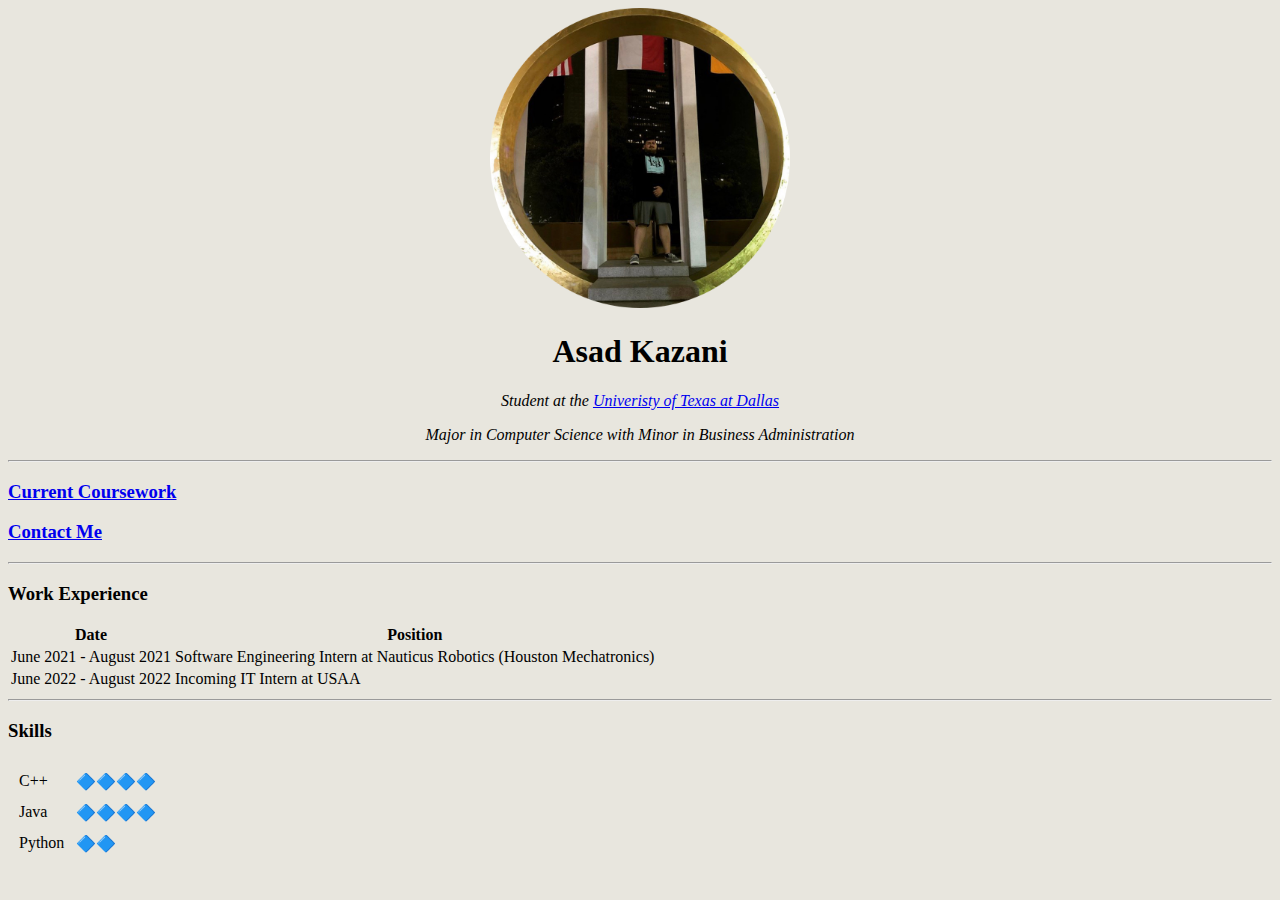
==== index.html @ 973212bb "Added initial files" ====
<!DOCTYPE html>
<html lang="en" dir="ltr">
  <head>
    <meta charset="utf-8">
    <title>Asad's Personal Site</title>
  </head>
  <body style="background-color:#E8E6DE;">
    <center>
      <img src="IMG_0590-modified.png" alt="Asad Kazani" width="300">
      <h1>Asad Kazani</h1>
      <p><em>Student at the <a href="https://www.utdallas.edu/">Univeristy of Texas at Dallas</a></em></p>
      <p><em>Major in Computer Science with Minor in Business Administration</em></p>
    </center>
    <hr>
    <h3><a href="courses.html">Current Coursework</a></h3>
    <h3><a href="Contact.html">Contact Me</a></h3>
    <hr>
    <h3>Work Experience</h3>
    <table>
      <thead>
        <tr>
          <th>Date</th>
          <th>Position</th>
        </tr>
      </thead>
      <tbody>
        <tr>
          <td>June 2021 - August 2021</td>
          <td>Software Engineering Intern at Nauticus Robotics (Houston Mechatronics)</td>
        </tr>
        <tr>
          <td>June 2022 - August 2022</td>
          <td>Incoming IT Intern at USAA</td>
        </tr>
      </tbody>
      <tfoot>
      </tfoot>
    </table>
    <hr>
    <h3>Skills</h3>
    <table cellspacing="10">
      <thead>

      </thead>
      <tbody>
        <tr>
          <td>C++</td>
          <td>🔷🔷🔷🔷</td>
        </tr>
        <tr>
          <td>Java</td>
          <td>🔷🔷🔷🔷</td>
        </tr>
        <tr>
          <td>Python</td>
          <td>🔷🔷</td>
        </tr>
      </tbody>
      <tfoot>

      </tfoot>
    </table>
  </body>
</html>
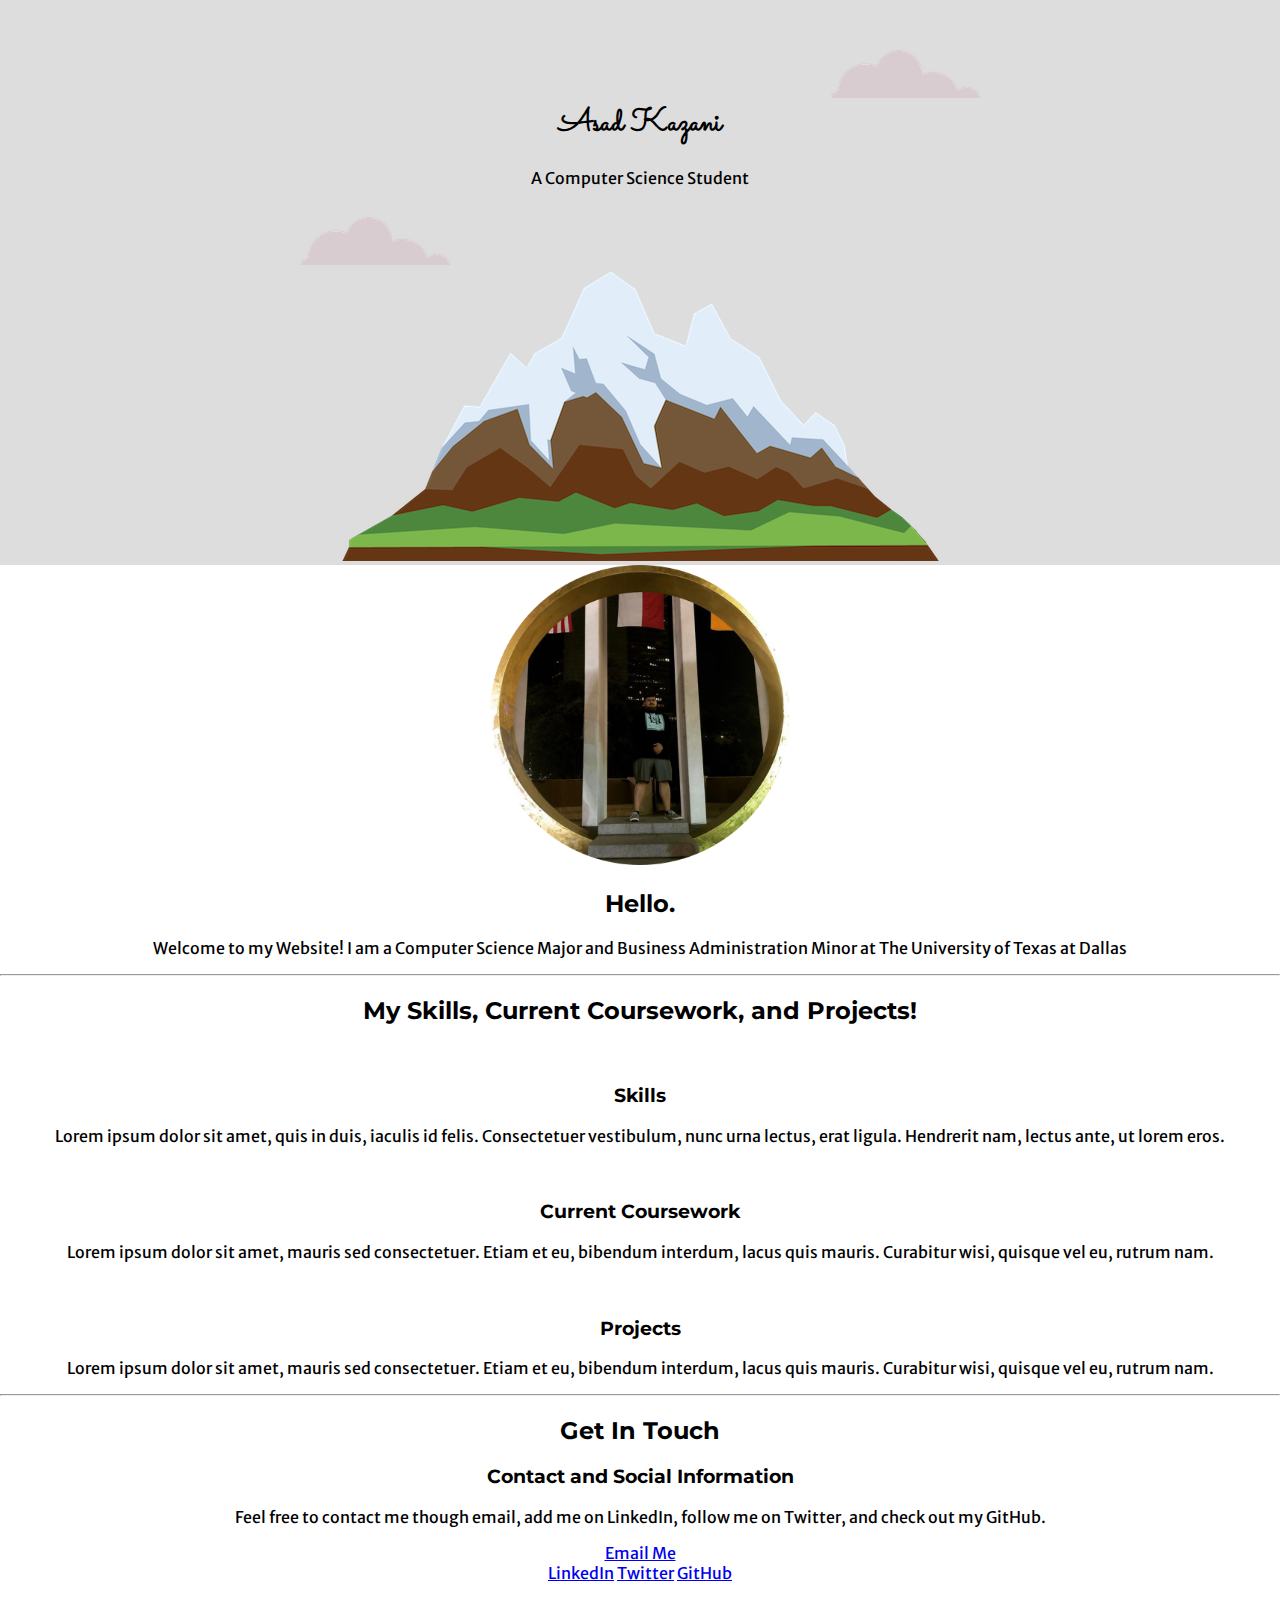
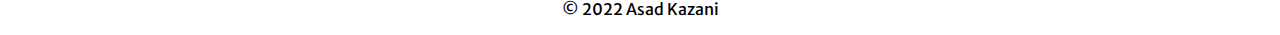
==== commit 374a32fd: "Add files via upload" ====
--- a/index.html
+++ b/index.html
@@ -1,64 +1,66 @@
 <!DOCTYPE html>
 <html lang="en" dir="ltr">
-  <head>
-    <meta charset="utf-8">
-    <title>Asad's Personal Site</title>
-  </head>
-  <body style="background-color:#E8E6DE;">
-    <center>
-      <img src="IMG_0590-modified.png" alt="Asad Kazani" width="300">
-      <h1>Asad Kazani</h1>
-      <p><em>Student at the <a href="https://www.utdallas.edu/">Univeristy of Texas at Dallas</a></em></p>
-      <p><em>Major in Computer Science with Minor in Business Administration</em></p>
-    </center>
+
+<head>
+  <meta charset="utf-8">
+  <title>Asad Kazani's Website</title>
+  <link rel="preconnect" href="https://fonts.googleapis.com">
+  <link rel="preconnect" href="https://fonts.gstatic.com" crossorigin>
+  <link href="https://fonts.googleapis.com/css2?family=Merriweather+Sans&family=Montserrat&family=Sacramento&display=swap" rel="stylesheet">
+  <link rel="stylesheet" href="css/styles.css">
+  <link rel="icon" href="favicon.ico">
+</head>
+
+<body>
+  <div class="top_container">
+    <img class="top-cloud" src="images/cloud.png" alt="cloud-img">
+    <h1 class="main_text_h1">Asad Kazani</h1>
+    <p class="main_text_p">A Computer Science Student</p>
+    <img class="bot-cloud" src="images/cloud.png" alt="cloud-img">
+    <img src="images/mountain.png" alt="mountain-img">
+  </div>
+  <div class="middle-container">
+    <div class="profile">
+      <img src="images/IMG_0590-modified.png" alt="Asad Kazani" width="300">
+      <h2>Hello.</h2>
+      <p>Welcome to my Website! I am a Computer Science Major and Business Administration Minor at The University of Texas at Dallas</p>
+    </div>
     <hr>
-    <h3><a href="courses.html">Current Coursework</a></h3>
-    <h3><a href="Contact.html">Contact Me</a></h3>
+    <div class="skills">
+      <h2>My Skills, Current Coursework, and Projects!</h2>
+      <div class="skill-row">
+        <img class="hex-image" src="https://media4.giphy.com/media/QssGEmpkyEOhBCb7e1/giphy.gif?cid=ecf05e471f9iiavbsz8j5cpv9d0adnai6fumjp4gc7wbt5ez&rid=giphy.gif&ct=s" alt="">
+        <h3>Skills</h3>
+        <p>Lorem ipsum dolor sit amet, quis in duis, iaculis id felis. Consectetuer vestibulum, nunc urna lectus, erat ligula. Hendrerit nam, lectus ante, ut lorem eros.</p>
+      </div>
+      <div class="skill-row">
+        <img class="hex-image-two" src="https://media1.giphy.com/media/5kFzSJG3fJdgK00RPV/giphy.gif?cid=ecf05e47swmw815gc0j2m9ooea42hr0o66h9p9ed8fbxhvei&rid=giphy.gif&ct=s" alt="">
+        <h3>Current Coursework</h3>
+        <p>Lorem ipsum dolor sit amet, mauris sed consectetuer. Etiam et eu, bibendum interdum, lacus quis mauris. Curabitur wisi, quisque vel eu, rutrum nam.</p>
+      </div>
+      <div class="skill-row">
+        <img class="hex-image-three" src="https://media2.giphy.com/media/du3J3cXyzhj75IOgvA/giphy.gif?cid=ecf05e47un9r14z8odpvoge0dsva9x4v71ldw1jhp009qde2&rid=giphy.gif&ct=g" alt="">
+        <h3>Projects</h3>
+        <p>Lorem ipsum dolor sit amet, mauris sed consectetuer. Etiam et eu, bibendum interdum, lacus quis mauris. Curabitur wisi, quisque vel eu, rutrum nam.</p>
+      </div>
+    </div>
     <hr>
-    <h3>Work Experience</h3>
-    <table>
-      <thead>
-        <tr>
-          <th>Date</th>
-          <th>Position</th>
-        </tr>
-      </thead>
-      <tbody>
-        <tr>
-          <td>June 2021 - August 2021</td>
-          <td>Software Engineering Intern at Nauticus Robotics (Houston Mechatronics)</td>
-        </tr>
-        <tr>
-          <td>June 2022 - August 2022</td>
-          <td>Incoming IT Intern at USAA</td>
-        </tr>
-      </tbody>
-      <tfoot>
-      </tfoot>
-    </table>
-    <hr>
-    <h3>Skills</h3>
-    <table cellspacing="10">
-      <thead>
+    <div class="contact-me">
+      <h2>Get In Touch</h2>
+      <h3>Contact and Social Information</h3>
+      <p>Feel free to contact me though email, add me on LinkedIn, follow me on Twitter, and check out my GitHub.</p>
+      <a class="btn" href="mailto:asadkazanispam@gmail.com">Email Me</a>
+    </div>
+  </div>
 
-      </thead>
-      <tbody>
-        <tr>
-          <td>C++</td>
-          <td>🔷🔷🔷🔷</td>
-        </tr>
-        <tr>
-          <td>Java</td>
-          <td>🔷🔷🔷🔷</td>
-        </tr>
-        <tr>
-          <td>Python</td>
-          <td>🔷🔷</td>
-        </tr>
-      </tbody>
-      <tfoot>
 
-      </tfoot>
-    </table>
-  </body>
+  <div class="bottom-container">
+    <a class="footer-link" href="https://www.linkedin.com/in/asad-kazani/">LinkedIn</a>
+    <a class="footer-link" href="https://twitter.com/asad_kazani">Twitter</a>
+    <a class="footer-link" href="https://github.com/AsadKazani/">GitHub</a>
+    <p>© 2022 Asad Kazani</p>
+  </div>
+
+</body>
+
 </html>
--- a/css/styles.css
+++ b/css/styles.css
@@ -0,0 +1,56 @@
+body {
+  text-align: center;
+  margin: 0;
+  font-family: 'Merriweather Sans', sans-serif;
+}
+
+h1{
+  font-family: 'Sacramento', cursive;
+}
+
+h2{
+  font-family: 'Montserrat', sans-serif;
+}
+
+h3{
+  font-family: 'Montserrat', sans-serif;
+}
+.top_container{
+  position: relative;
+  padding-top: 100px;
+  background-color: #DDDDDD;
+  margin-left: 0;
+  margin-right: 0;
+}
+
+.main_text_h1{
+  margin-top: 0;
+}
+
+.main_text_p{
+  padding: 0;
+}
+
+.bot-cloud{
+  position: absolute;
+  bottom: 300px;
+  left: 300px;
+}
+
+.top-cloud{
+  position: absolute;
+  right: 300px;
+  top: 50px;
+}
+
+.hex-image{
+  width: 10%;
+}
+
+.hex-image-two{
+  width: 20%;
+}
+
+.hex-image-three{
+  width: 12%;
+}
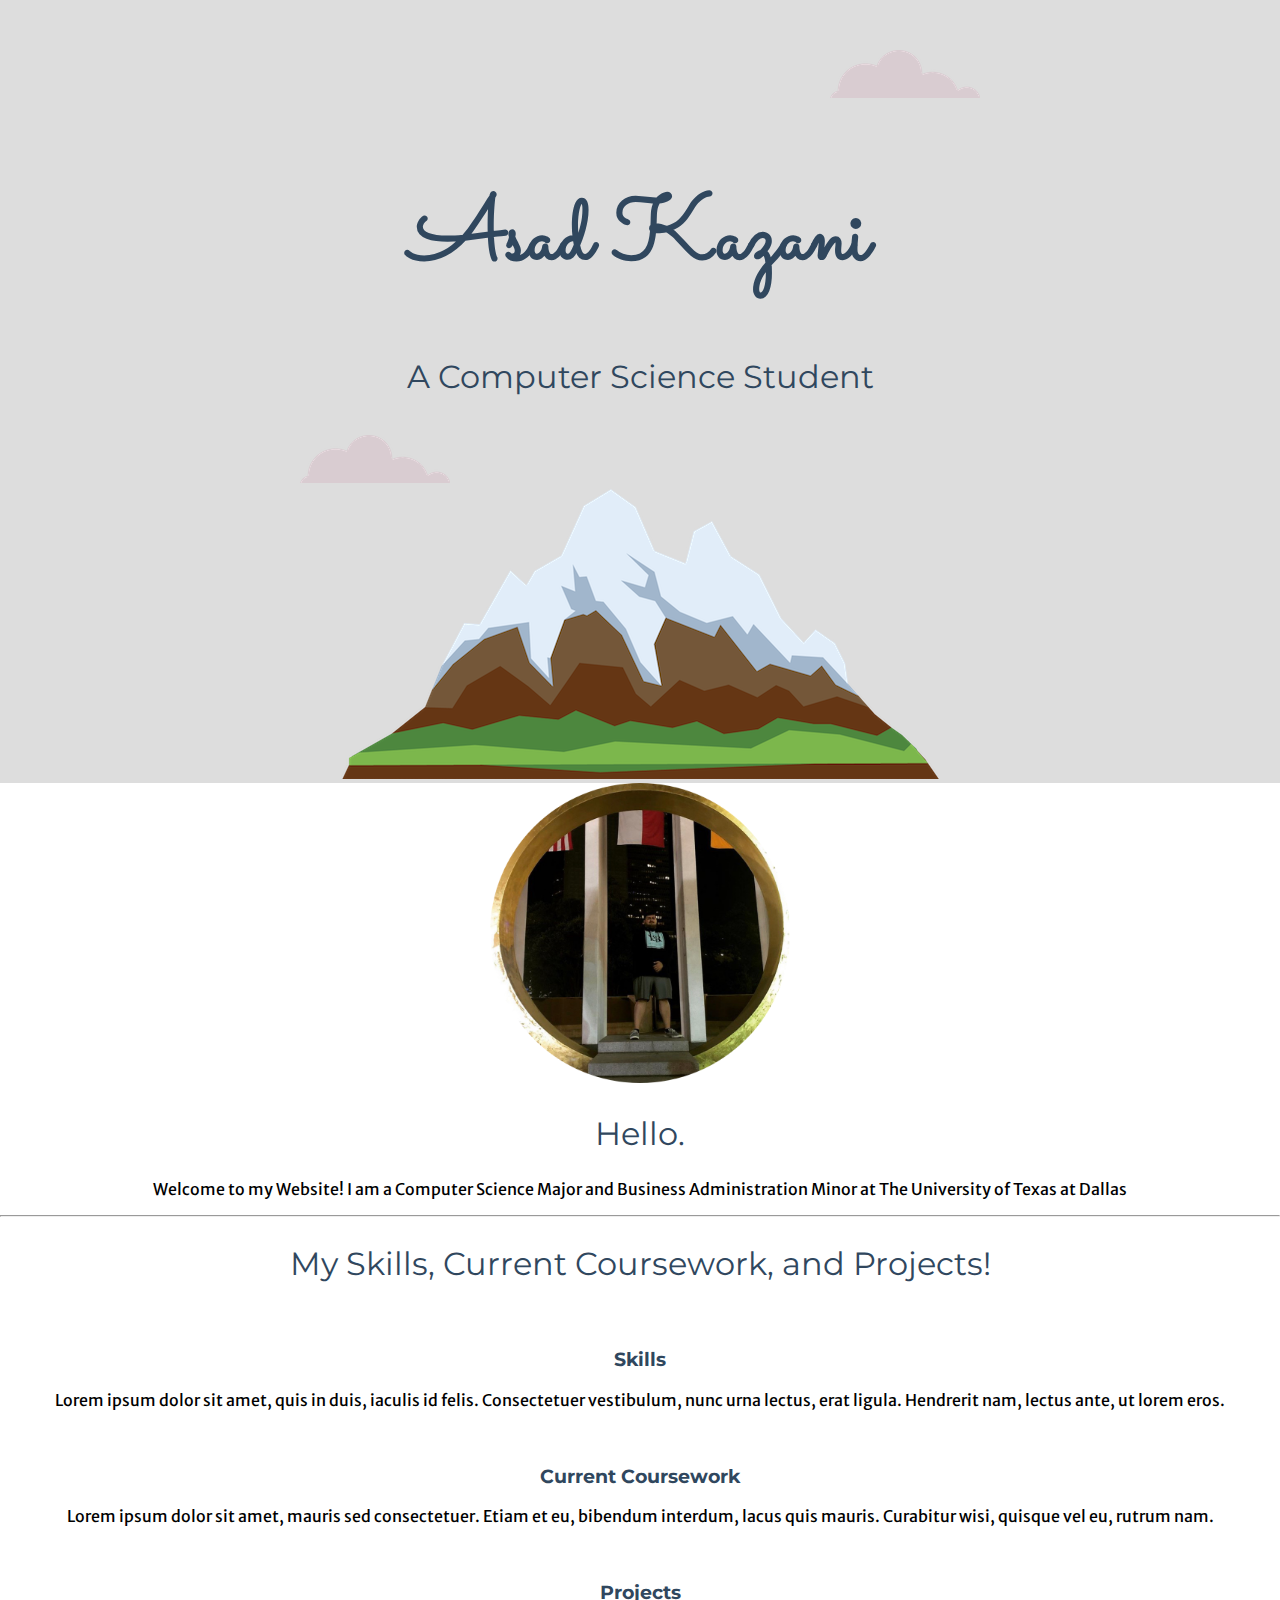
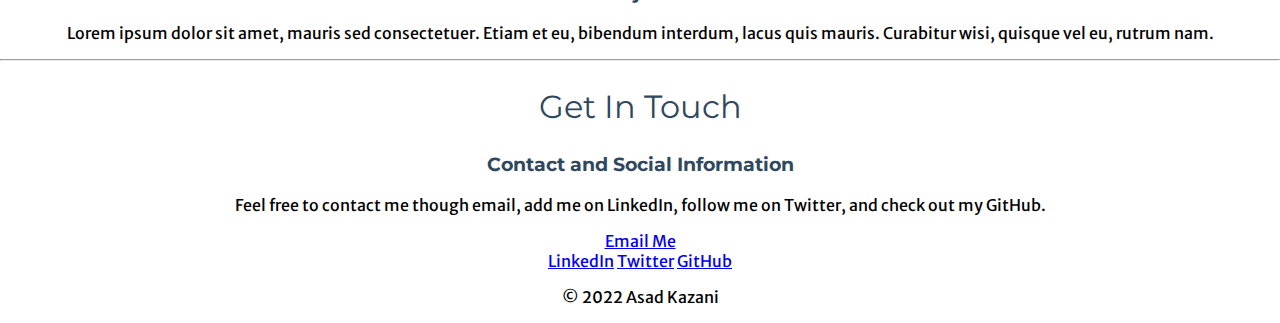
==== commit 38b044af: "Add files via upload" ====
--- a/index.html
+++ b/index.html
@@ -15,7 +15,7 @@
   <div class="top_container">
     <img class="top-cloud" src="images/cloud.png" alt="cloud-img">
     <h1 class="main_text_h1">Asad Kazani</h1>
-    <p class="main_text_p">A Computer Science Student</p>
+    <h2 class="main_text_p">A Computer Science Student</h2>
     <img class="bot-cloud" src="images/cloud.png" alt="cloud-img">
     <img src="images/mountain.png" alt="mountain-img">
   </div>
--- a/css/styles.css
+++ b/css/styles.css
@@ -6,14 +6,21 @@
 
 h1{
   font-family: 'Sacramento', cursive;
+  font-size: 563%;
+  color: #30475E;
+
 }
 
 h2{
   font-family: 'Montserrat', sans-serif;
+  font-size: 2rem;
+  font-weight: normal;
+  color: #30475E;
 }
 
 h3{
   font-family: 'Montserrat', sans-serif;
+  color: #30475E;
 }
 .top_container{
   position: relative;
@@ -24,11 +31,14 @@
 }
 
 .main_text_h1{
-  margin-top: 0;
+  margin: 50px auto 0 auto;
+  color: #30475E;
+  line-height: 2
 }
 
 .main_text_p{
   padding: 0;
+  color: #30475E;
 }
 
 .bot-cloud{
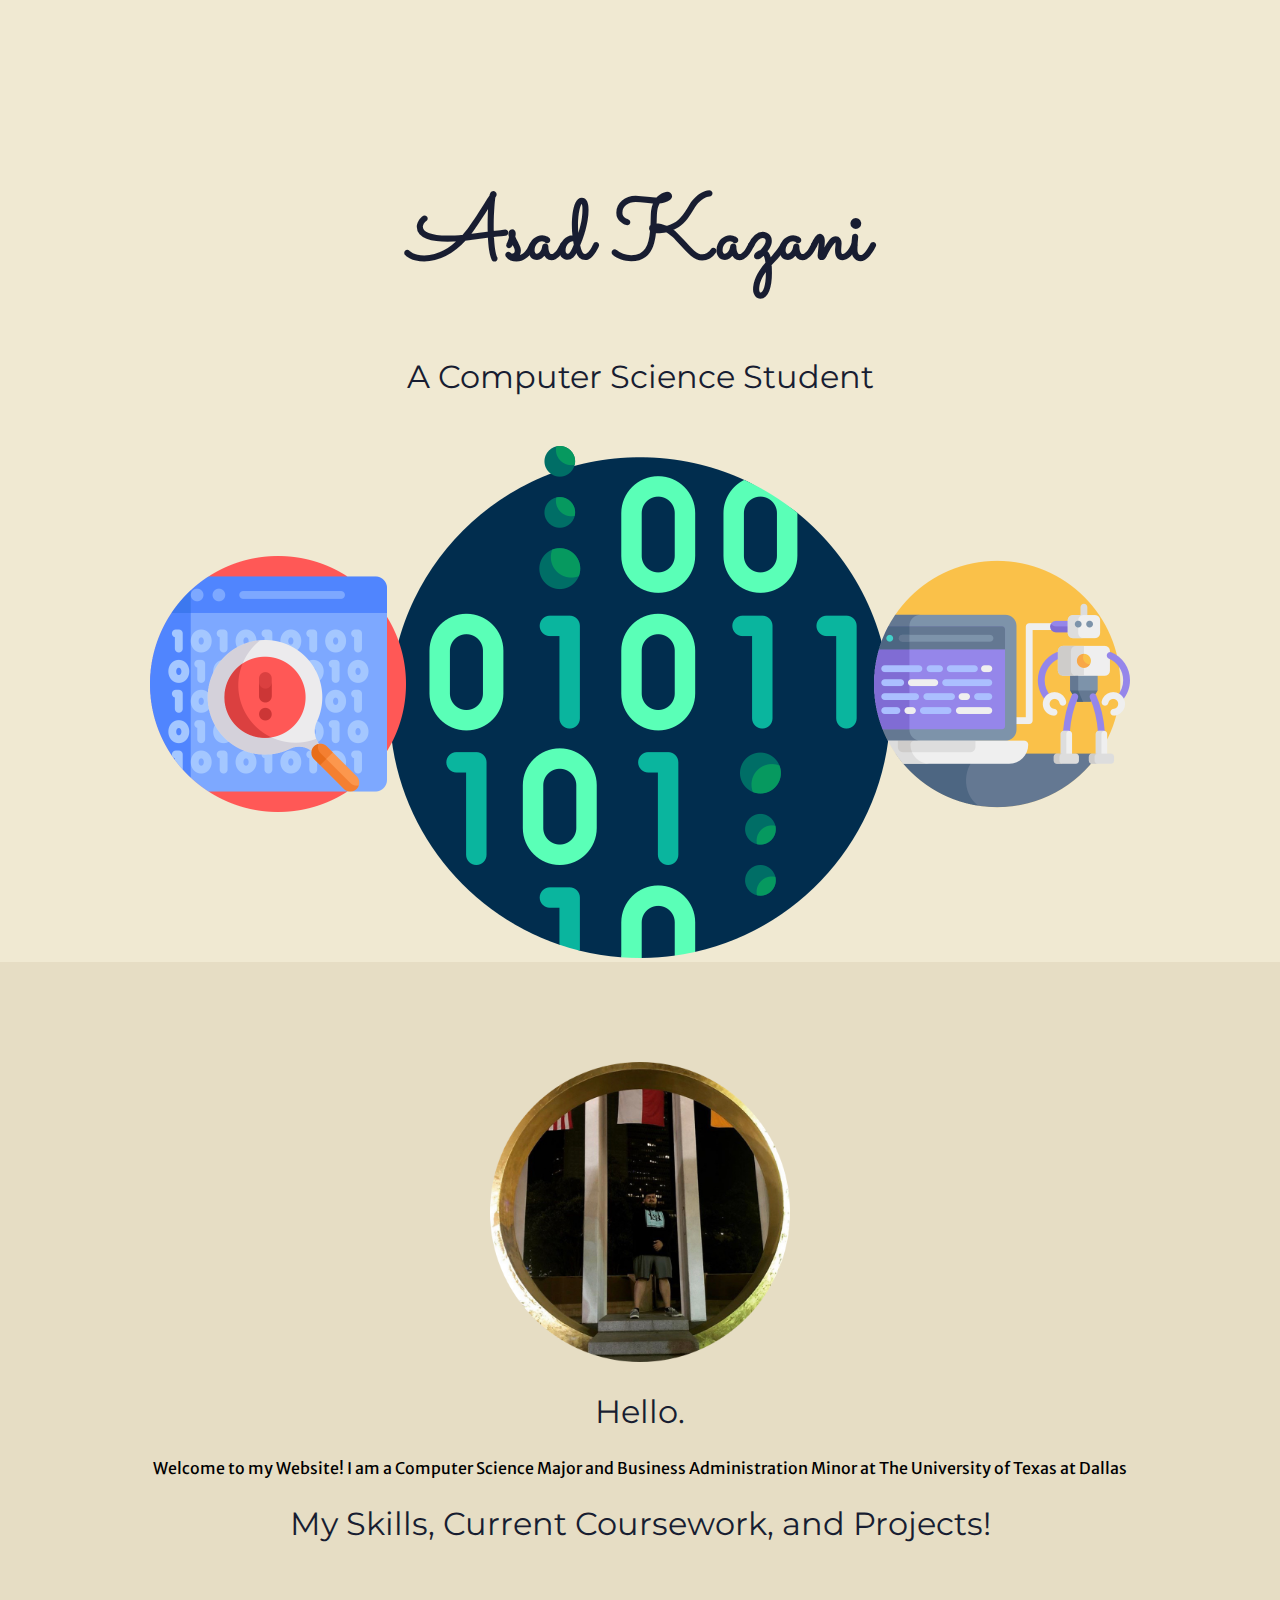
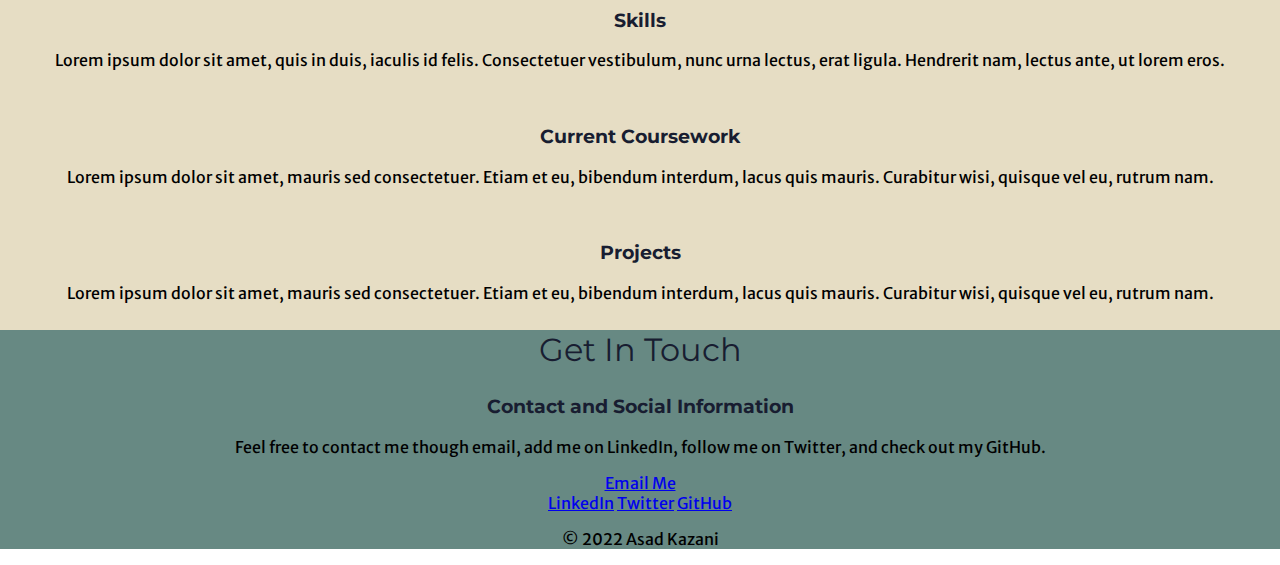
==== commit 7fbae8ec: "Add files via upload" ====
--- a/index.html
+++ b/index.html
@@ -13,11 +13,11 @@
 
 <body>
   <div class="top_container">
-    <img class="top-cloud" src="images/cloud.png" alt="cloud-img">
+    <img class="top-cloud" src="images/coding.png" alt="binary-code png from flaticon">
     <h1 class="main_text_h1">Asad Kazani</h1>
     <h2 class="main_text_p">A Computer Science Student</h2>
-    <img class="bot-cloud" src="images/cloud.png" alt="cloud-img">
-    <img src="images/mountain.png" alt="mountain-img">
+    <img class="bot-cloud" src="images/bc.png" alt="binary-code png from flaticon">
+    <img src="images/binary-code.png" alt="binary-code png from flaticon">
   </div>
   <div class="middle-container">
     <div class="profile">
@@ -25,7 +25,6 @@
       <h2>Hello.</h2>
       <p>Welcome to my Website! I am a Computer Science Major and Business Administration Minor at The University of Texas at Dallas</p>
     </div>
-    <hr>
     <div class="skills">
       <h2>My Skills, Current Coursework, and Projects!</h2>
       <div class="skill-row">
@@ -43,18 +42,16 @@
         <h3>Projects</h3>
         <p>Lorem ipsum dolor sit amet, mauris sed consectetuer. Etiam et eu, bibendum interdum, lacus quis mauris. Curabitur wisi, quisque vel eu, rutrum nam.</p>
       </div>
-    </div>
-    <hr>
+  </div>
+
+
+  <div class="bottom-container">
     <div class="contact-me">
       <h2>Get In Touch</h2>
       <h3>Contact and Social Information</h3>
       <p>Feel free to contact me though email, add me on LinkedIn, follow me on Twitter, and check out my GitHub.</p>
       <a class="btn" href="mailto:asadkazanispam@gmail.com">Email Me</a>
     </div>
-  </div>
-
-
-  <div class="bottom-container">
     <a class="footer-link" href="https://www.linkedin.com/in/asad-kazani/">LinkedIn</a>
     <a class="footer-link" href="https://twitter.com/asad_kazani">Twitter</a>
     <a class="footer-link" href="https://github.com/AsadKazani/">GitHub</a>
--- a/css/styles.css
+++ b/css/styles.css
@@ -7,7 +7,7 @@
 h1{
   font-family: 'Sacramento', cursive;
   font-size: 563%;
-  color: #30475E;
+  color: #181D31;
 
 }
 
@@ -15,42 +15,58 @@
   font-family: 'Montserrat', sans-serif;
   font-size: 2rem;
   font-weight: normal;
-  color: #30475E;
+  color: #181D31;
 }
 
 h3{
   font-family: 'Montserrat', sans-serif;
-  color: #30475E;
+  color: #181D31;
+}
+hr{
+  background-color: #181D31;
+  height: 20px;
+  margin: 0;
 }
 .top_container{
   position: relative;
   padding-top: 100px;
-  background-color: #DDDDDD;
+  background-color: #F0E9D2;
   margin-left: 0;
   margin-right: 0;
+
 }
 
+.middle-container{
+  padding-top: 100px;
+  background-color: #E6DDC4;
+}
+
+.bottom-container{
+  background-color: #678983;
+}
 .main_text_h1{
   margin: 50px auto 0 auto;
-  color: #30475E;
+  color: #181D31;
   line-height: 2
 }
 
 .main_text_p{
-  padding: 0;
-  color: #30475E;
+  margin-bottom: 50px;
+  color: #181D31;
 }
 
 .bot-cloud{
   position: absolute;
-  bottom: 300px;
-  left: 300px;
+  bottom: 150px;
+  left: 150px;
+  width: 20%
 }
 
 .top-cloud{
   position: absolute;
-  right: 300px;
-  top: 50px;
+  bottom: 150px;
+  right: 150px;
+  width: 20%
 }
 
 .hex-image{
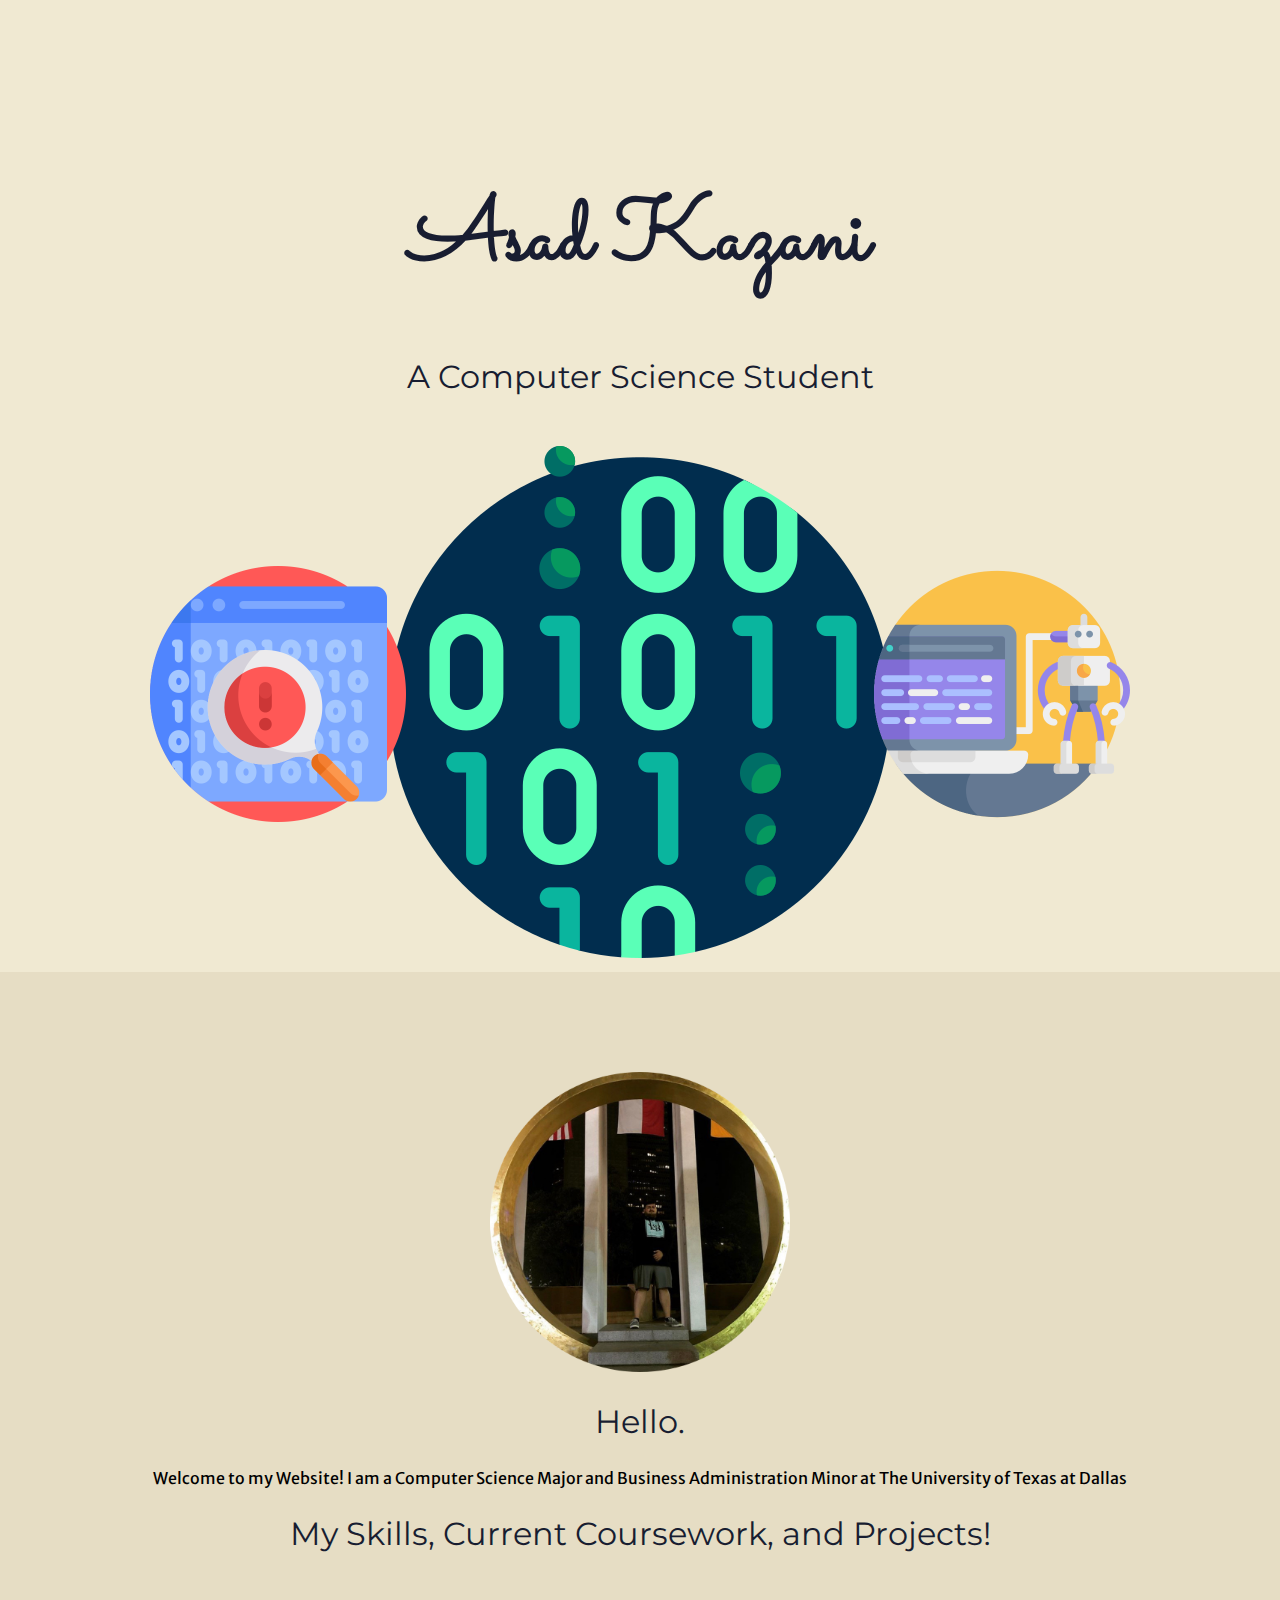
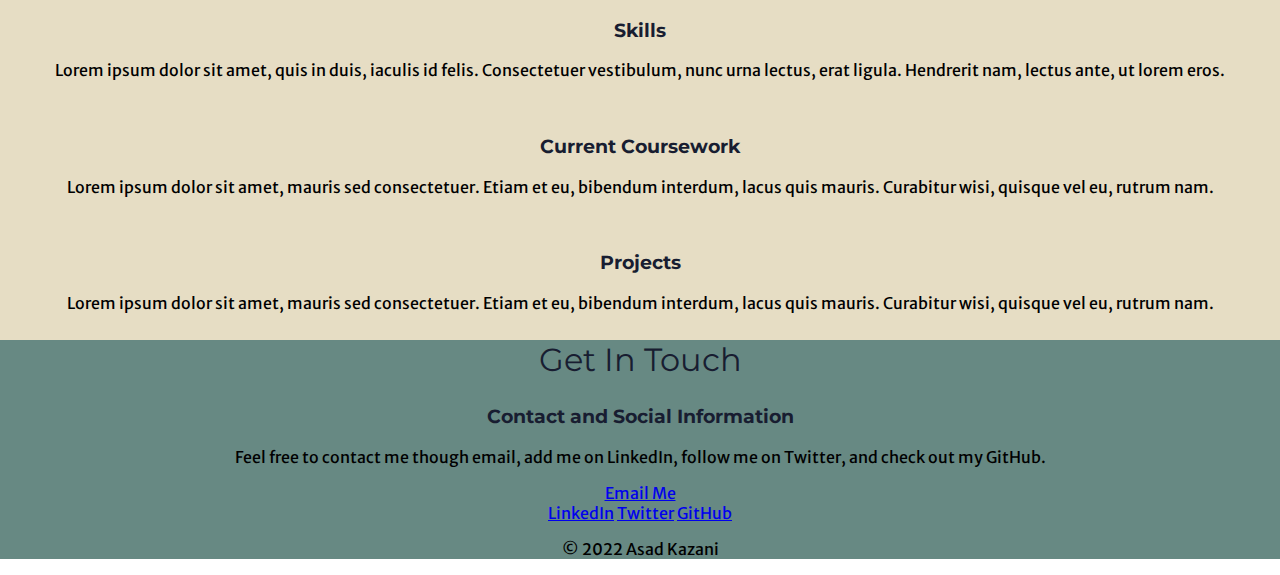
==== commit 47853a50: "Add files via upload" ====
--- a/index.html
+++ b/index.html
@@ -38,7 +38,7 @@
         <p>Lorem ipsum dolor sit amet, mauris sed consectetuer. Etiam et eu, bibendum interdum, lacus quis mauris. Curabitur wisi, quisque vel eu, rutrum nam.</p>
       </div>
       <div class="skill-row">
-        <img class="hex-image-three" src="https://media2.giphy.com/media/du3J3cXyzhj75IOgvA/giphy.gif?cid=ecf05e47un9r14z8odpvoge0dsva9x4v71ldw1jhp009qde2&rid=giphy.gif&ct=g" alt="">
+        <img class="hex-image-three" src="https://media3.giphy.com/media/KzJkzjggfGN5Py6nkT/giphy.gif?cid=ecf05e47phxke0q3z16n4vwlucpavnnla77nqk0wmk9q7mw2&rid=giphy.gif&ct=s" alt="">
         <h3>Projects</h3>
         <p>Lorem ipsum dolor sit amet, mauris sed consectetuer. Etiam et eu, bibendum interdum, lacus quis mauris. Curabitur wisi, quisque vel eu, rutrum nam.</p>
       </div>
--- a/css/styles.css
+++ b/css/styles.css
@@ -30,6 +30,7 @@
 .top_container{
   position: relative;
   padding-top: 100px;
+  padding-bottom: 10px;
   background-color: #F0E9D2;
   margin-left: 0;
   margin-right: 0;
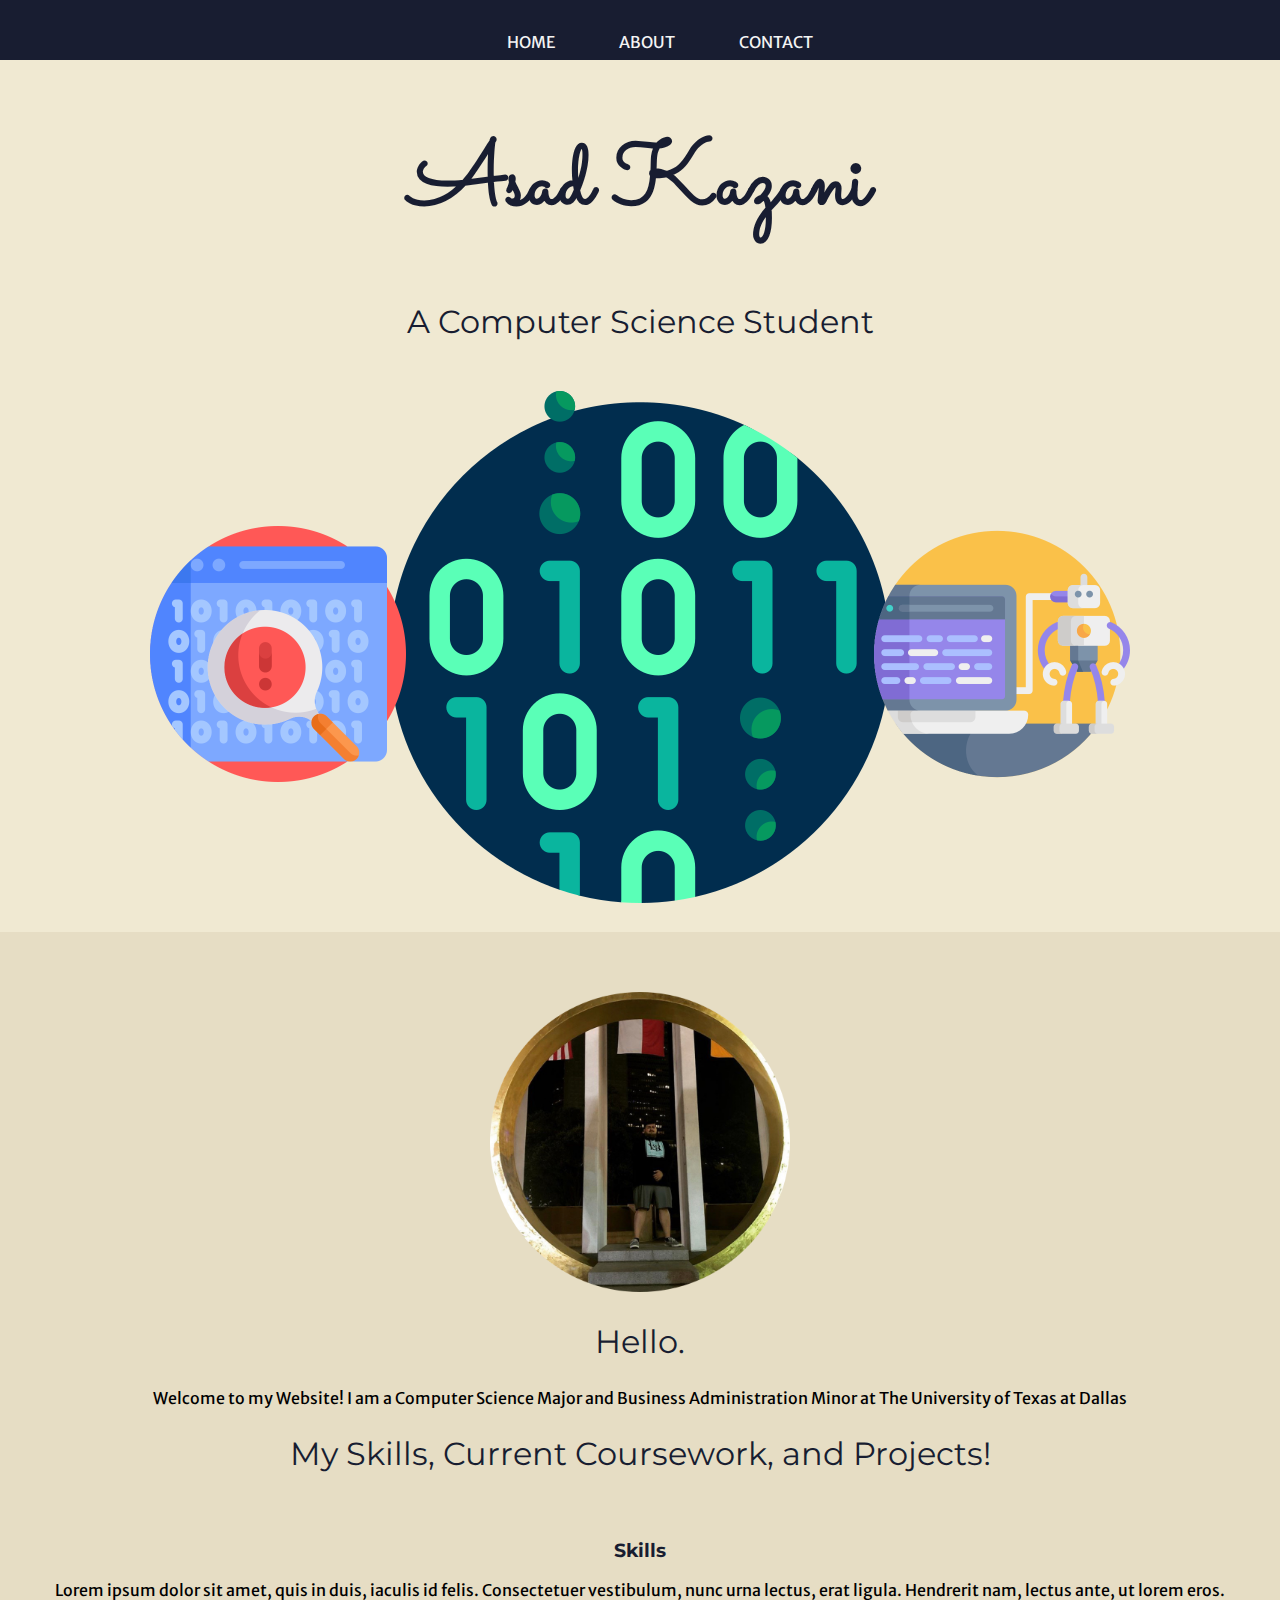
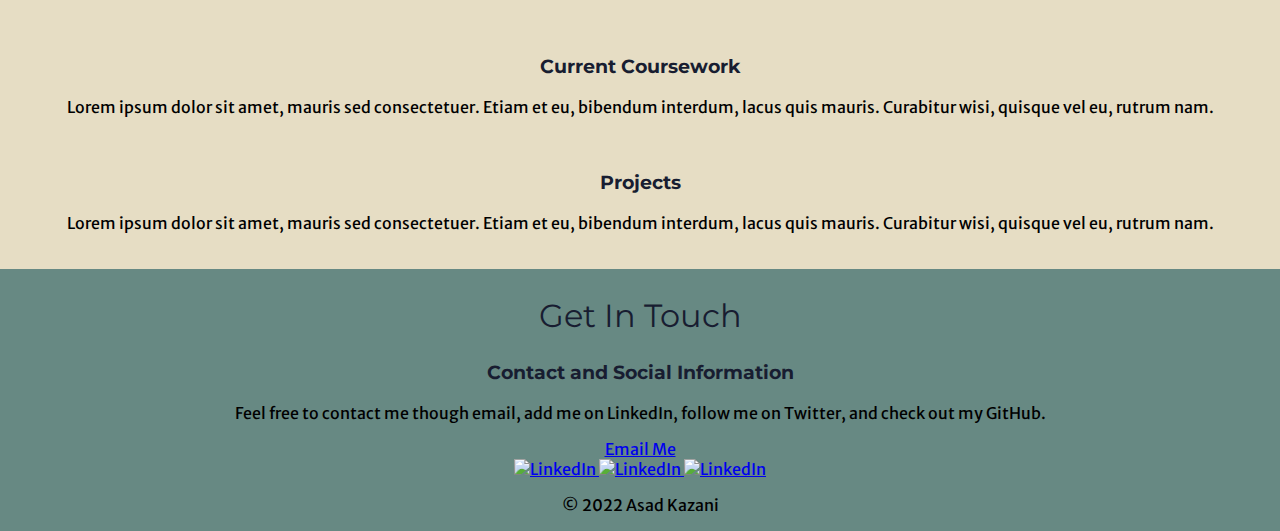
==== commit 9d485de6: "Add files via upload" ====
--- a/index.html
+++ b/index.html
@@ -12,50 +12,79 @@
 </head>
 
 <body>
+  <script src="main.js">
+
+  </script>
+  <script src="https://cdn.jsdelivr.net/gh/cferdinandi/smooth-scroll@15.0.0/dist/smooth-scroll.polyfills.min.js"></script>
   <div class="top_container">
-    <img class="top-cloud" src="images/coding.png" alt="binary-code png from flaticon">
-    <h1 class="main_text_h1">Asad Kazani</h1>
-    <h2 class="main_text_p">A Computer Science Student</h2>
-    <img class="bot-cloud" src="images/bc.png" alt="binary-code png from flaticon">
-    <img src="images/binary-code.png" alt="binary-code png from flaticon">
+    <nav class="navbar">
+    <ul>
+        <li><a href="#home">Home</a></li>
+        <li><a href="#about">About</a></li>
+        <li><a href="#contact">Contact</a></li>
+      </ul>
+    </nav>
+    <section id="home">
+      <br>
+      <img class="top-cloud" src="images/coding.png" alt="binary-code png from flaticon">
+      <h1 class="main_text_h1">Asad Kazani</h1>
+      <h2 class="main_text_p">A Computer Science Student</h2>
+      <img class="bot-cloud" src="images/bc.png" alt="binary-code png from flaticon">
+      <img src="images/binary-code.png" alt="binary-code png from flaticon">
+    </section>
   </div>
   <div class="middle-container">
-    <div class="profile">
-      <img src="images/IMG_0590-modified.png" alt="Asad Kazani" width="300">
-      <h2>Hello.</h2>
-      <p>Welcome to my Website! I am a Computer Science Major and Business Administration Minor at The University of Texas at Dallas</p>
-    </div>
-    <div class="skills">
-      <h2>My Skills, Current Coursework, and Projects!</h2>
-      <div class="skill-row">
-        <img class="hex-image" src="https://media4.giphy.com/media/QssGEmpkyEOhBCb7e1/giphy.gif?cid=ecf05e471f9iiavbsz8j5cpv9d0adnai6fumjp4gc7wbt5ez&rid=giphy.gif&ct=s" alt="">
-        <h3>Skills</h3>
-        <p>Lorem ipsum dolor sit amet, quis in duis, iaculis id felis. Consectetuer vestibulum, nunc urna lectus, erat ligula. Hendrerit nam, lectus ante, ut lorem eros.</p>
+    <section id="about">
+      <br>
+      <br>
+      <br>
+      <div class="profile">
+        <img src="images/IMG_0590-modified.png" alt="Asad Kazani" width="300">
+        <h2>Hello.</h2>
+        <p>Welcome to my Website! I am a Computer Science Major and Business Administration Minor at The University of Texas at Dallas</p>
       </div>
-      <div class="skill-row">
-        <img class="hex-image-two" src="https://media1.giphy.com/media/5kFzSJG3fJdgK00RPV/giphy.gif?cid=ecf05e47swmw815gc0j2m9ooea42hr0o66h9p9ed8fbxhvei&rid=giphy.gif&ct=s" alt="">
-        <h3>Current Coursework</h3>
-        <p>Lorem ipsum dolor sit amet, mauris sed consectetuer. Etiam et eu, bibendum interdum, lacus quis mauris. Curabitur wisi, quisque vel eu, rutrum nam.</p>
-      </div>
-      <div class="skill-row">
-        <img class="hex-image-three" src="https://media3.giphy.com/media/KzJkzjggfGN5Py6nkT/giphy.gif?cid=ecf05e47phxke0q3z16n4vwlucpavnnla77nqk0wmk9q7mw2&rid=giphy.gif&ct=s" alt="">
-        <h3>Projects</h3>
-        <p>Lorem ipsum dolor sit amet, mauris sed consectetuer. Etiam et eu, bibendum interdum, lacus quis mauris. Curabitur wisi, quisque vel eu, rutrum nam.</p>
-      </div>
+      <div class="skills">
+        <h2>My Skills, Current Coursework, and Projects!</h2>
+        <div class="skill-row">
+          <img class="hex-image" src="https://media4.giphy.com/media/QssGEmpkyEOhBCb7e1/giphy.gif?cid=ecf05e471f9iiavbsz8j5cpv9d0adnai6fumjp4gc7wbt5ez&rid=giphy.gif&ct=s" alt="">
+          <h3>Skills</h3>
+          <p>Lorem ipsum dolor sit amet, quis in duis, iaculis id felis. Consectetuer vestibulum, nunc urna lectus, erat ligula. Hendrerit nam, lectus ante, ut lorem eros.</p>
+        </div>
+        <div class="skill-row">
+          <img class="hex-image-two" src="https://media1.giphy.com/media/5kFzSJG3fJdgK00RPV/giphy.gif?cid=ecf05e47swmw815gc0j2m9ooea42hr0o66h9p9ed8fbxhvei&rid=giphy.gif&ct=s" alt="">
+          <h3>Current Coursework</h3>
+          <p>Lorem ipsum dolor sit amet, mauris sed consectetuer. Etiam et eu, bibendum interdum, lacus quis mauris. Curabitur wisi, quisque vel eu, rutrum nam.</p>
+        </div>
+        <div class="skill-row">
+          <img class="hex-image-three" src="https://media3.giphy.com/media/KzJkzjggfGN5Py6nkT/giphy.gif?cid=ecf05e47phxke0q3z16n4vwlucpavnnla77nqk0wmk9q7mw2&rid=giphy.gif&ct=s" alt="">
+          <h3>Projects</h3>
+          <p>Lorem ipsum dolor sit amet, mauris sed consectetuer. Etiam et eu, bibendum interdum, lacus quis mauris. Curabitur wisi, quisque vel eu, rutrum nam.</p>
+          <br>
+        </div>
+    </section>
   </div>
 
 
   <div class="bottom-container">
-    <div class="contact-me">
-      <h2>Get In Touch</h2>
-      <h3>Contact and Social Information</h3>
-      <p>Feel free to contact me though email, add me on LinkedIn, follow me on Twitter, and check out my GitHub.</p>
-      <a class="btn" href="mailto:asadkazanispam@gmail.com">Email Me</a>
-    </div>
-    <a class="footer-link" href="https://www.linkedin.com/in/asad-kazani/">LinkedIn</a>
-    <a class="footer-link" href="https://twitter.com/asad_kazani">Twitter</a>
-    <a class="footer-link" href="https://github.com/AsadKazani/">GitHub</a>
-    <p>© 2022 Asad Kazani</p>
+    <section id="contact">
+      <div class="contact-me">
+        <h2>Get In Touch</h2>
+        <h3>Contact and Social Information</h3>
+        <p>Feel free to contact me though email, add me on LinkedIn, follow me on Twitter, and check out my GitHub.</p>
+        <a class="btn" href="mailto:asadkazanispam@gmail.com">Email Me</a>
+      </div>
+      <a class="footer-link" href="https://www.linkedin.com/in/asad-kazani/" target="_blank">
+        <img alt="LinkedIn" src="images\lik.png." width="9%">
+      </a>
+      <a class="footer-link" href="https://twitter.com/asad_kazani" target="_blank">
+        <img alt="LinkedIn" src="images\twit.png." width="8%">
+      </a>
+      <a class="footer-link" href="https://github.com/AsadKazani/" target="_blank">
+        <img alt="LinkedIn" src="images\gh.png." width="8%">
+      </a>
+      <p>© 2022 Asad Kazani</p>
+    </section>
+
   </div>
 
 </body>
--- a/css/styles.css
+++ b/css/styles.css
@@ -1,7 +1,12 @@
+html{
+  overflow-y: scroll;
+  scroll-behavior: smooth;
+}
 body {
   text-align: center;
   margin: 0;
   font-family: 'Merriweather Sans', sans-serif;
+  background-color: #678983;
 }
 
 h1{
@@ -16,6 +21,7 @@
   font-size: 2rem;
   font-weight: normal;
   color: #181D31;
+
 }
 
 h3{
@@ -29,21 +35,20 @@
 }
 .top_container{
   position: relative;
-  padding-top: 100px;
-  padding-bottom: 10px;
   background-color: #F0E9D2;
   margin-left: 0;
   margin-right: 0;
-
+  padding-bottom: 25px;
+  margin-top: 25px;
 }
 
 .middle-container{
-  padding-top: 100px;
   background-color: #E6DDC4;
 }
 
 .bottom-container{
   background-color: #678983;
+  margin: 0;
 }
 .main_text_h1{
   margin: 50px auto 0 auto;
@@ -81,3 +86,35 @@
 .hex-image-three{
   width: 12%;
 }
+
+.navbar {
+  position: fixed;
+  top: 0;
+  z-index: 1;
+  display: flex;
+  width: 100%;
+  height: 60px;
+  background: #181D31;
+}
+
+.navbar ul {
+  display: flex;
+  list-style: none;
+  width: 100%;
+  justify-content: center;
+}
+
+.navbar ul li {
+  margin: 0 1rem;
+  padding: 1rem;
+}
+
+.navbar ul li a {
+  text-decoration: none;
+  text-transform: uppercase;
+  color: #f4f4f4;
+}
+
+.navbar ul li a:hover {
+  color: skyblue;
+}
